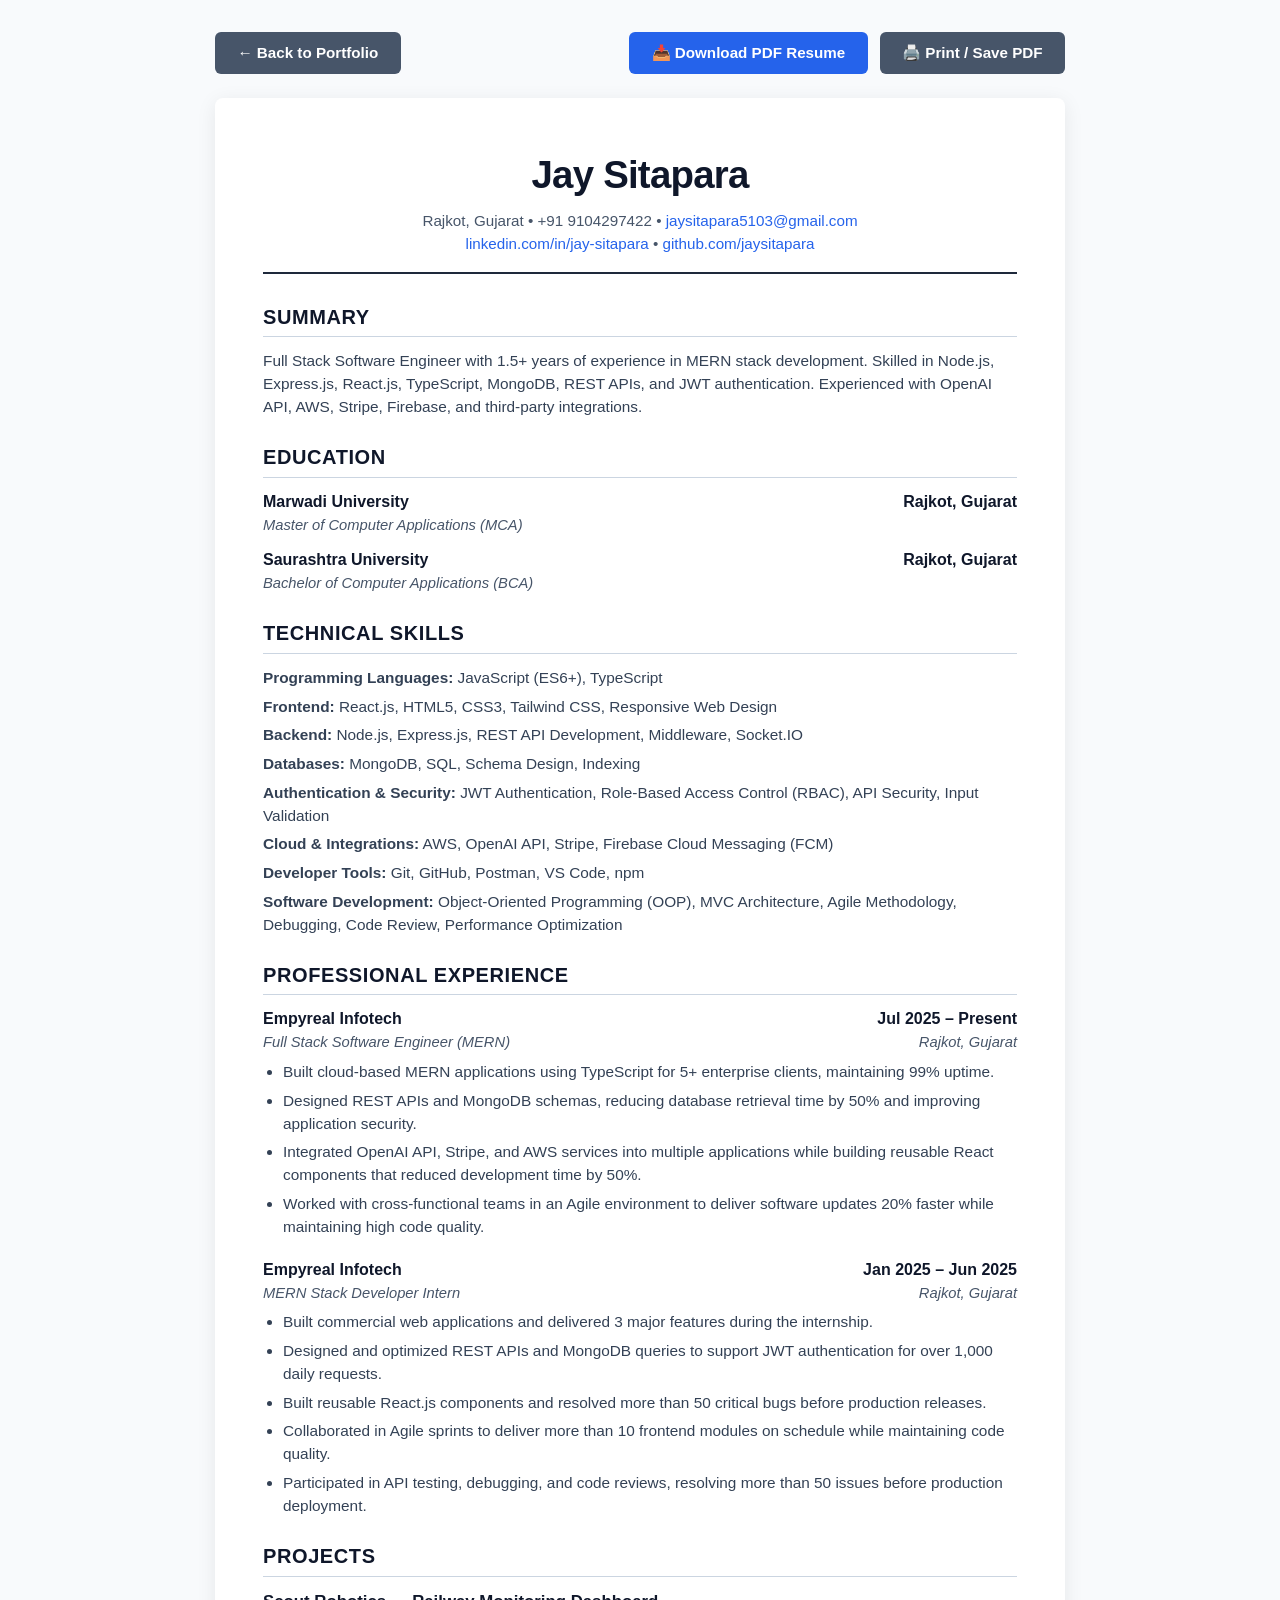
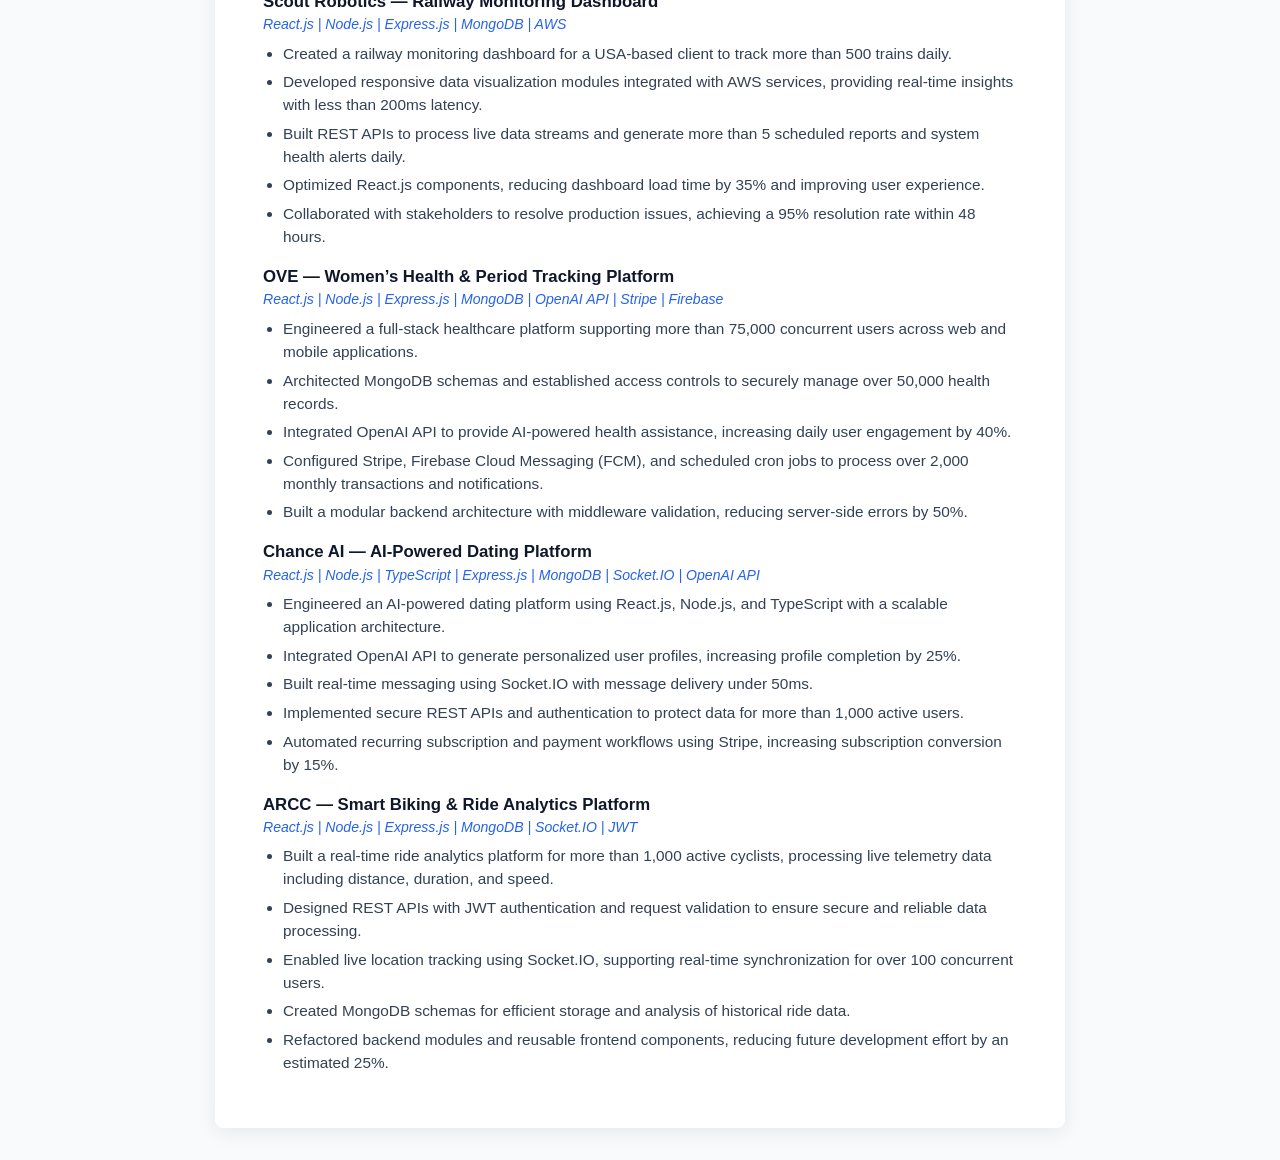
==== resume.html @ 9f04ded6 "Add files via upload" ====
<!DOCTYPE html>
<html lang="en">
<head>
  <meta charset="UTF-8">
  <meta name="viewport" content="width=device-width, initial-scale=1.0">
  <title>Jay Sitapara - Resume / CV</title>
  <style>
    * {
      box-sizing: border-box;
      margin: 0;
      padding: 0;
    }
    body {
      font-family: 'Segoe UI', Arial, Helvetica, sans-serif;
      color: #111111;
      background: #f8fafc;
      line-height: 1.5;
      padding: 2rem;
    }
    .resume-paper {
      max-width: 850px;
      margin: 0 auto;
      background: #ffffff;
      padding: 3rem;
      border-radius: 8px;
      box-shadow: 0 4px 20px rgba(0,0,0,0.08);
    }
    .header {
      text-align: center;
      margin-bottom: 1.75rem;
      border-bottom: 2px solid #1e293b;
      padding-bottom: 1rem;
    }
    .header h1 {
      font-size: 2.4rem;
      color: #0f172a;
      letter-spacing: -0.02em;
    }
    .contact-info {
      font-size: 0.95rem;
      color: #475569;
      margin-top: 0.4rem;
    }
    .contact-info a {
      color: #2563eb;
      text-decoration: none;
    }
    .section-title {
      font-size: 1.25rem;
      color: #0f172a;
      border-bottom: 1.5px solid #cbd5e1;
      padding-bottom: 0.3rem;
      margin-top: 1.5rem;
      margin-bottom: 0.75rem;
      text-transform: uppercase;
      letter-spacing: 0.03em;
    }
    p, li {
      font-size: 0.96rem;
      color: #334155;
    }
    ul {
      padding-left: 1.25rem;
      margin-top: 0.4rem;
    }
    li {
      margin-bottom: 0.35rem;
    }
    .item-header {
      display: flex;
      justify-content: space-between;
      align-items: baseline;
      font-weight: 600;
      color: #0f172a;
    }
    .item-sub {
      display: flex;
      justify-content: space-between;
      font-style: italic;
      color: #475569;
      font-size: 0.92rem;
      margin-bottom: 0.35rem;
    }
    .tech-stack-line {
      font-size: 0.88rem;
      color: #2563eb;
      font-style: italic;
      margin-bottom: 0.35rem;
    }
    .no-print-bar {
      max-width: 850px;
      margin: 0 auto 1.5rem auto;
      display: flex;
      justify-content: space-between;
      align-items: center;
    }
    .btn {
      padding: 0.6rem 1.4rem;
      background: #2563eb;
      color: #ffffff;
      border: none;
      border-radius: 6px;
      font-weight: 600;
      cursor: pointer;
      text-decoration: none;
      font-size: 0.95rem;
    }
    .btn-secondary {
      background: #475569;
    }

    @media print {
      body {
        background: #ffffff;
        padding: 0;
      }
      .no-print-bar {
        display: none !important;
      }
      .resume-paper {
        box-shadow: none;
        padding: 0;
        max-width: 100%;
      }
      h1, h2, h3 {
        page-break-after: avoid;
      }
      .experience-block, .project-block {
        page-break-inside: avoid;
      }
    }
  </style>
</head>
<body>

  <div class="no-print-bar">
    <a href="index.html" class="btn btn-secondary">&larr; Back to Portfolio</a>
    <div style="display: flex; gap: 0.75rem;">
      <a href="Jay_Sitapara_Resume.pdf" download="Jay_Sitapara_Resume.pdf" class="btn">📥 Download PDF Resume</a>
      <button onclick="window.print()" class="btn btn-secondary">🖨️ Print / Save PDF</button>
    </div>
  </div>

  <div class="resume-paper">
    <header class="header">
      <h1>Jay Sitapara</h1>
      <div class="contact-info">
        Rajkot, Gujarat &bull; +91 9104297422 &bull; <a href="mailto:jaysitapara5103@gmail.com">jaysitapara5103@gmail.com</a>
        <br>
        <a href="https://linkedin.com/in/jay-sitapara" target="_blank">linkedin.com/in/jay-sitapara</a> &bull; 
        <a href="https://github.com/jaysitapara" target="_blank">github.com/jaysitapara</a>
      </div>
    </header>

    <!-- Summary -->
    <section>
      <h2 class="section-title">Summary</h2>
      <p>
        Full Stack Software Engineer with 1.5+ years of experience in MERN stack development. Skilled in Node.js, Express.js, React.js, TypeScript, MongoDB, REST APIs, and JWT authentication. Experienced with OpenAI API, AWS, Stripe, Firebase, and third-party integrations.
      </p>
    </section>

    <!-- Education -->
    <section>
      <h2 class="section-title">Education</h2>
      
      <div style="margin-bottom: 0.75rem;">
        <div class="item-header">
          <span>Marwadi University</span>
          <span>Rajkot, Gujarat</span>
        </div>
        <div class="item-sub">
          <span>Master of Computer Applications (MCA)</span>
        </div>
      </div>

      <div>
        <div class="item-header">
          <span>Saurashtra University</span>
          <span>Rajkot, Gujarat</span>
        </div>
        <div class="item-sub">
          <span>Bachelor of Computer Applications (BCA)</span>
        </div>
      </div>
    </section>

    <!-- Technical Skills -->
    <section>
      <h2 class="section-title">Technical Skills</h2>
      <ul style="list-style-type: none; padding-left: 0;">
        <li><strong>Programming Languages:</strong> JavaScript (ES6+), TypeScript</li>
        <li><strong>Frontend:</strong> React.js, HTML5, CSS3, Tailwind CSS, Responsive Web Design</li>
        <li><strong>Backend:</strong> Node.js, Express.js, REST API Development, Middleware, Socket.IO</li>
        <li><strong>Databases:</strong> MongoDB, SQL, Schema Design, Indexing</li>
        <li><strong>Authentication & Security:</strong> JWT Authentication, Role-Based Access Control (RBAC), API Security, Input Validation</li>
        <li><strong>Cloud & Integrations:</strong> AWS, OpenAI API, Stripe, Firebase Cloud Messaging (FCM)</li>
        <li><strong>Developer Tools:</strong> Git, GitHub, Postman, VS Code, npm</li>
        <li><strong>Software Development:</strong> Object-Oriented Programming (OOP), MVC Architecture, Agile Methodology, Debugging, Code Review, Performance Optimization</li>
      </ul>
    </section>

    <!-- Professional Experience -->
    <section>
      <h2 class="section-title">Professional Experience</h2>

      <div class="experience-block" style="margin-bottom: 1.25rem;">
        <div class="item-header">
          <span>Empyreal Infotech</span>
          <span>Jul 2025 – Present</span>
        </div>
        <div class="item-sub">
          <span>Full Stack Software Engineer (MERN)</span>
          <span>Rajkot, Gujarat</span>
        </div>
        <ul>
          <li>Built cloud-based MERN applications using TypeScript for 5+ enterprise clients, maintaining 99% uptime.</li>
          <li>Designed REST APIs and MongoDB schemas, reducing database retrieval time by 50% and improving application security.</li>
          <li>Integrated OpenAI API, Stripe, and AWS services into multiple applications while building reusable React components that reduced development time by 50%.</li>
          <li>Worked with cross-functional teams in an Agile environment to deliver software updates 20% faster while maintaining high code quality.</li>
        </ul>
      </div>

      <div class="experience-block">
        <div class="item-header">
          <span>Empyreal Infotech</span>
          <span>Jan 2025 – Jun 2025</span>
        </div>
        <div class="item-sub">
          <span>MERN Stack Developer Intern</span>
          <span>Rajkot, Gujarat</span>
        </div>
        <ul>
          <li>Built commercial web applications and delivered 3 major features during the internship.</li>
          <li>Designed and optimized REST APIs and MongoDB queries to support JWT authentication for over 1,000 daily requests.</li>
          <li>Built reusable React.js components and resolved more than 50 critical bugs before production releases.</li>
          <li>Collaborated in Agile sprints to deliver more than 10 frontend modules on schedule while maintaining code quality.</li>
          <li>Participated in API testing, debugging, and code reviews, resolving more than 50 issues before production deployment.</li>
        </ul>
      </div>
    </section>

    <!-- Projects -->
    <section>
      <h2 class="section-title">Projects</h2>

      <div class="project-block" style="margin-bottom: 1rem;">
        <div style="font-weight: 700; color: #0f172a; font-size: 1.05rem;">Scout Robotics — Railway Monitoring Dashboard</div>
        <div class="tech-stack-line">React.js | Node.js | Express.js | MongoDB | AWS</div>
        <ul>
          <li>Created a railway monitoring dashboard for a USA-based client to track more than 500 trains daily.</li>
          <li>Developed responsive data visualization modules integrated with AWS services, providing real-time insights with less than 200ms latency.</li>
          <li>Built REST APIs to process live data streams and generate more than 5 scheduled reports and system health alerts daily.</li>
          <li>Optimized React.js components, reducing dashboard load time by 35% and improving user experience.</li>
          <li>Collaborated with stakeholders to resolve production issues, achieving a 95% resolution rate within 48 hours.</li>
        </ul>
      </div>

      <div class="project-block" style="margin-bottom: 1rem;">
        <div style="font-weight: 700; color: #0f172a; font-size: 1.05rem;">OVE — Women’s Health & Period Tracking Platform</div>
        <div class="tech-stack-line">React.js | Node.js | Express.js | MongoDB | OpenAI API | Stripe | Firebase</div>
        <ul>
          <li>Engineered a full-stack healthcare platform supporting more than 75,000 concurrent users across web and mobile applications.</li>
          <li>Architected MongoDB schemas and established access controls to securely manage over 50,000 health records.</li>
          <li>Integrated OpenAI API to provide AI-powered health assistance, increasing daily user engagement by 40%.</li>
          <li>Configured Stripe, Firebase Cloud Messaging (FCM), and scheduled cron jobs to process over 2,000 monthly transactions and notifications.</li>
          <li>Built a modular backend architecture with middleware validation, reducing server-side errors by 50%.</li>
        </ul>
      </div>

      <div class="project-block" style="margin-bottom: 1rem;">
        <div style="font-weight: 700; color: #0f172a; font-size: 1.05rem;">Chance AI — AI-Powered Dating Platform</div>
        <div class="tech-stack-line">React.js | Node.js | TypeScript | Express.js | MongoDB | Socket.IO | OpenAI API</div>
        <ul>
          <li>Engineered an AI-powered dating platform using React.js, Node.js, and TypeScript with a scalable application architecture.</li>
          <li>Integrated OpenAI API to generate personalized user profiles, increasing profile completion by 25%.</li>
          <li>Built real-time messaging using Socket.IO with message delivery under 50ms.</li>
          <li>Implemented secure REST APIs and authentication to protect data for more than 1,000 active users.</li>
          <li>Automated recurring subscription and payment workflows using Stripe, increasing subscription conversion by 15%.</li>
        </ul>
      </div>

      <div class="project-block">
        <div style="font-weight: 700; color: #0f172a; font-size: 1.05rem;">ARCC — Smart Biking & Ride Analytics Platform</div>
        <div class="tech-stack-line">React.js | Node.js | Express.js | MongoDB | Socket.IO | JWT</div>
        <ul>
          <li>Built a real-time ride analytics platform for more than 1,000 active cyclists, processing live telemetry data including distance, duration, and speed.</li>
          <li>Designed REST APIs with JWT authentication and request validation to ensure secure and reliable data processing.</li>
          <li>Enabled live location tracking using Socket.IO, supporting real-time synchronization for over 100 concurrent users.</li>
          <li>Created MongoDB schemas for efficient storage and analysis of historical ride data.</li>
          <li>Refactored backend modules and reusable frontend components, reducing future development effort by an estimated 25%.</li>
        </ul>
      </div>
    </section>
  </div>

</body>
</html>
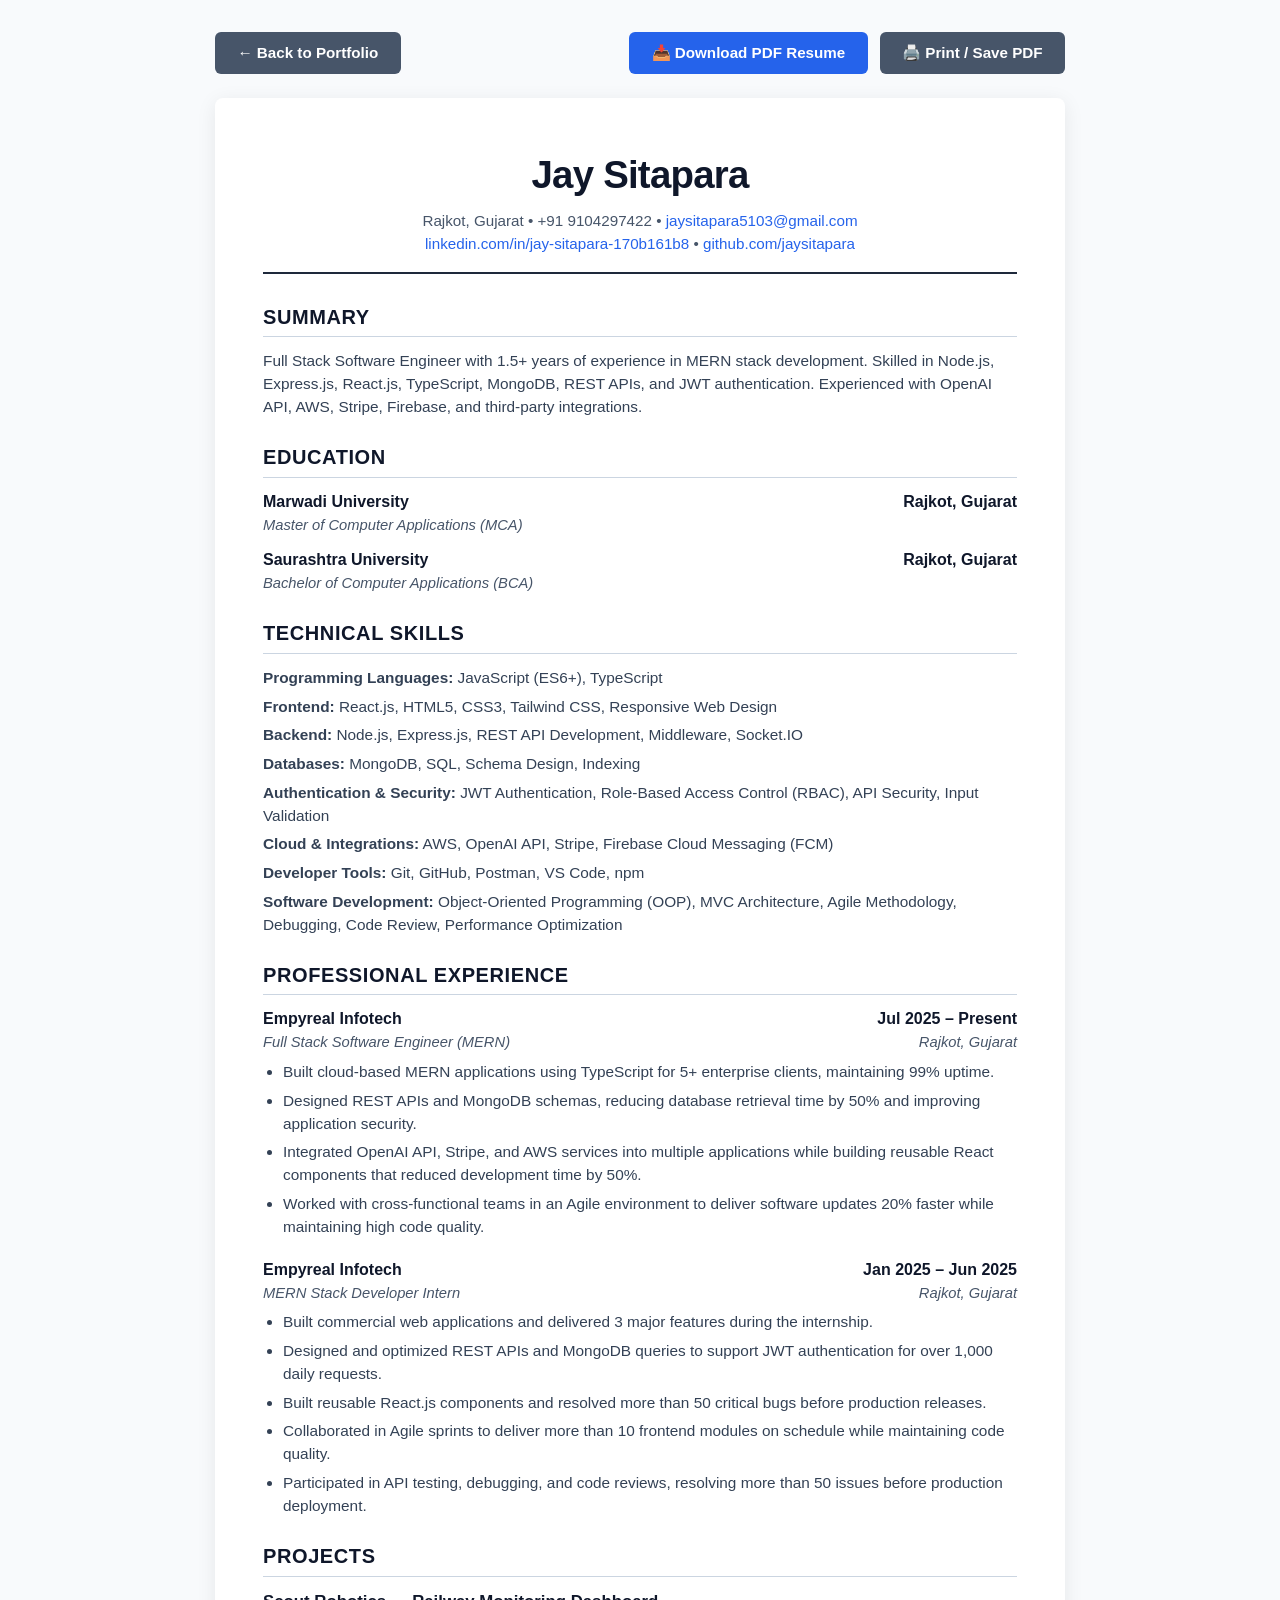
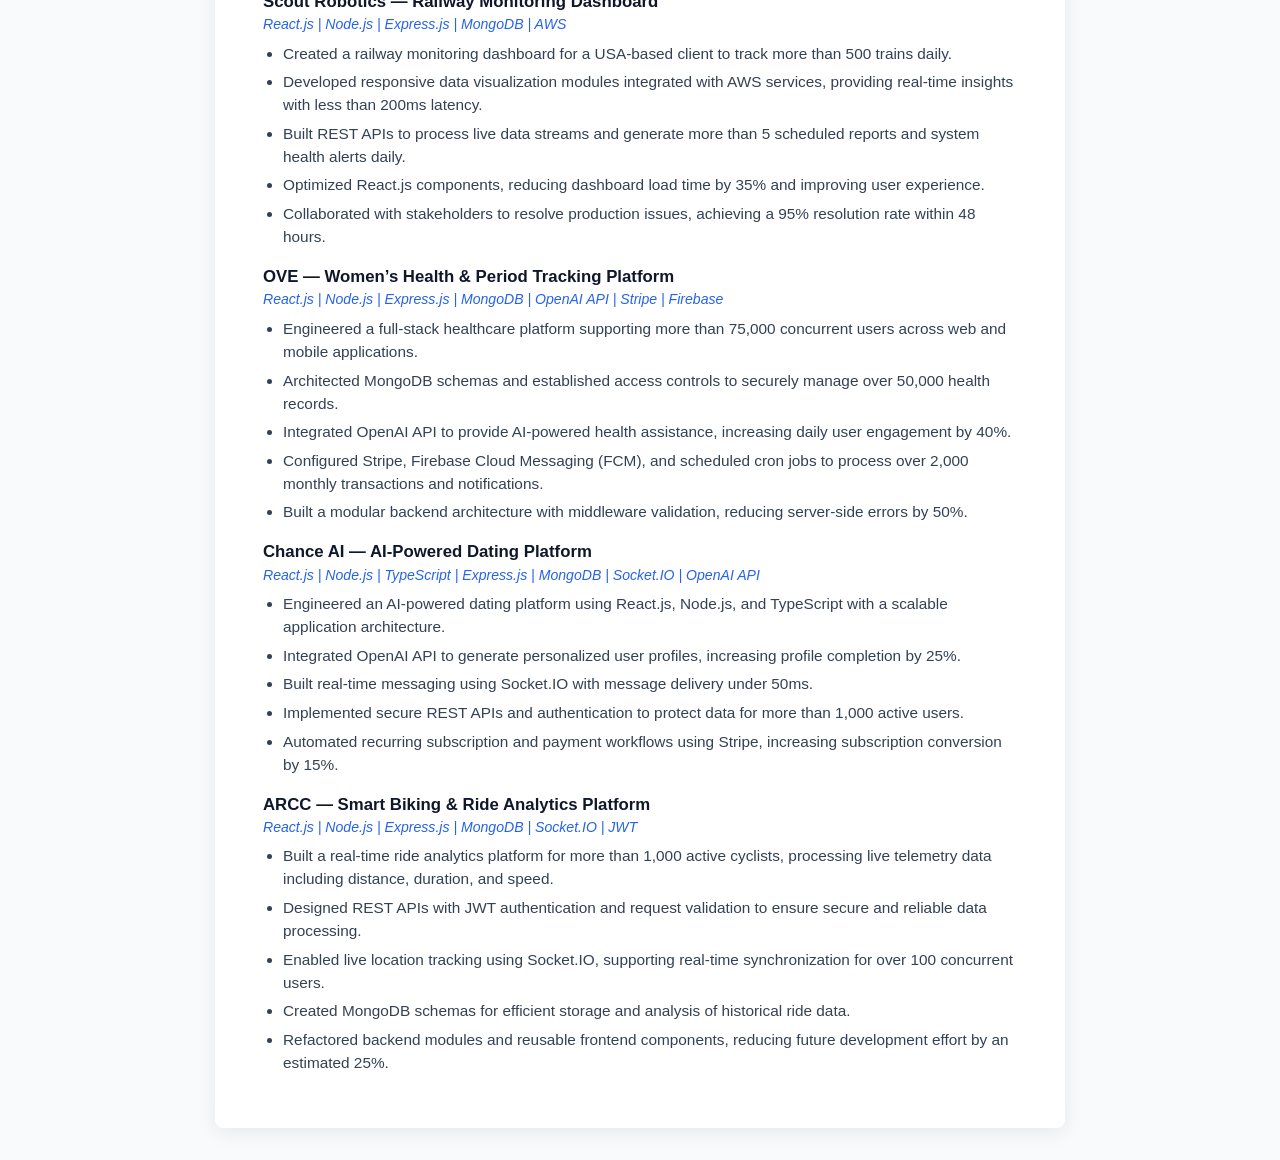
==== commit a0481552: "Update resume.html" ====
--- a/resume.html
+++ b/resume.html
@@ -147,7 +147,7 @@
       <div class="contact-info">
         Rajkot, Gujarat &bull; +91 9104297422 &bull; <a href="mailto:jaysitapara5103@gmail.com">jaysitapara5103@gmail.com</a>
         <br>
-        <a href="https://linkedin.com/in/jay-sitapara" target="_blank">linkedin.com/in/jay-sitapara</a> &bull; 
+        <a href="https://www.linkedin.com/in/jay-sitapara-170b161b8/" target="_blank">linkedin.com/in/jay-sitapara-170b161b8</a> &bull; 
         <a href="https://github.com/jaysitapara" target="_blank">github.com/jaysitapara</a>
       </div>
     </header>
